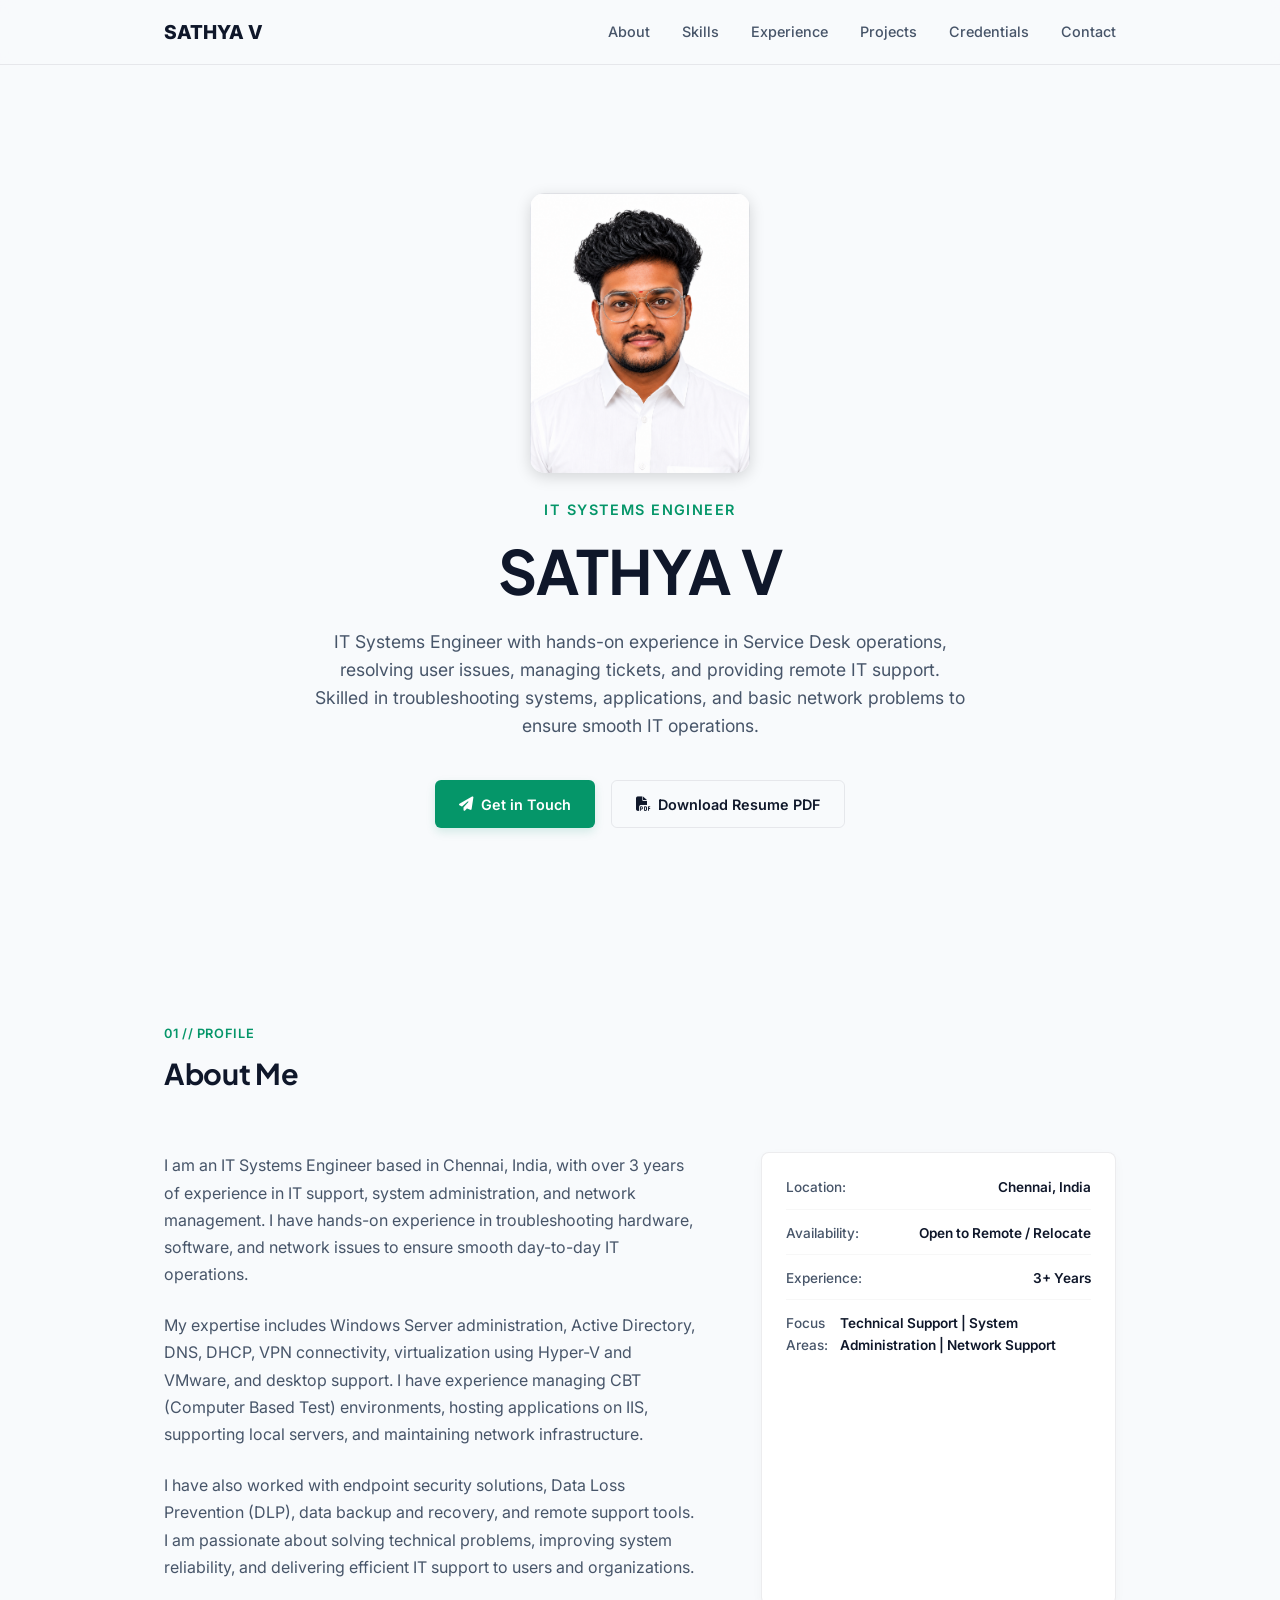
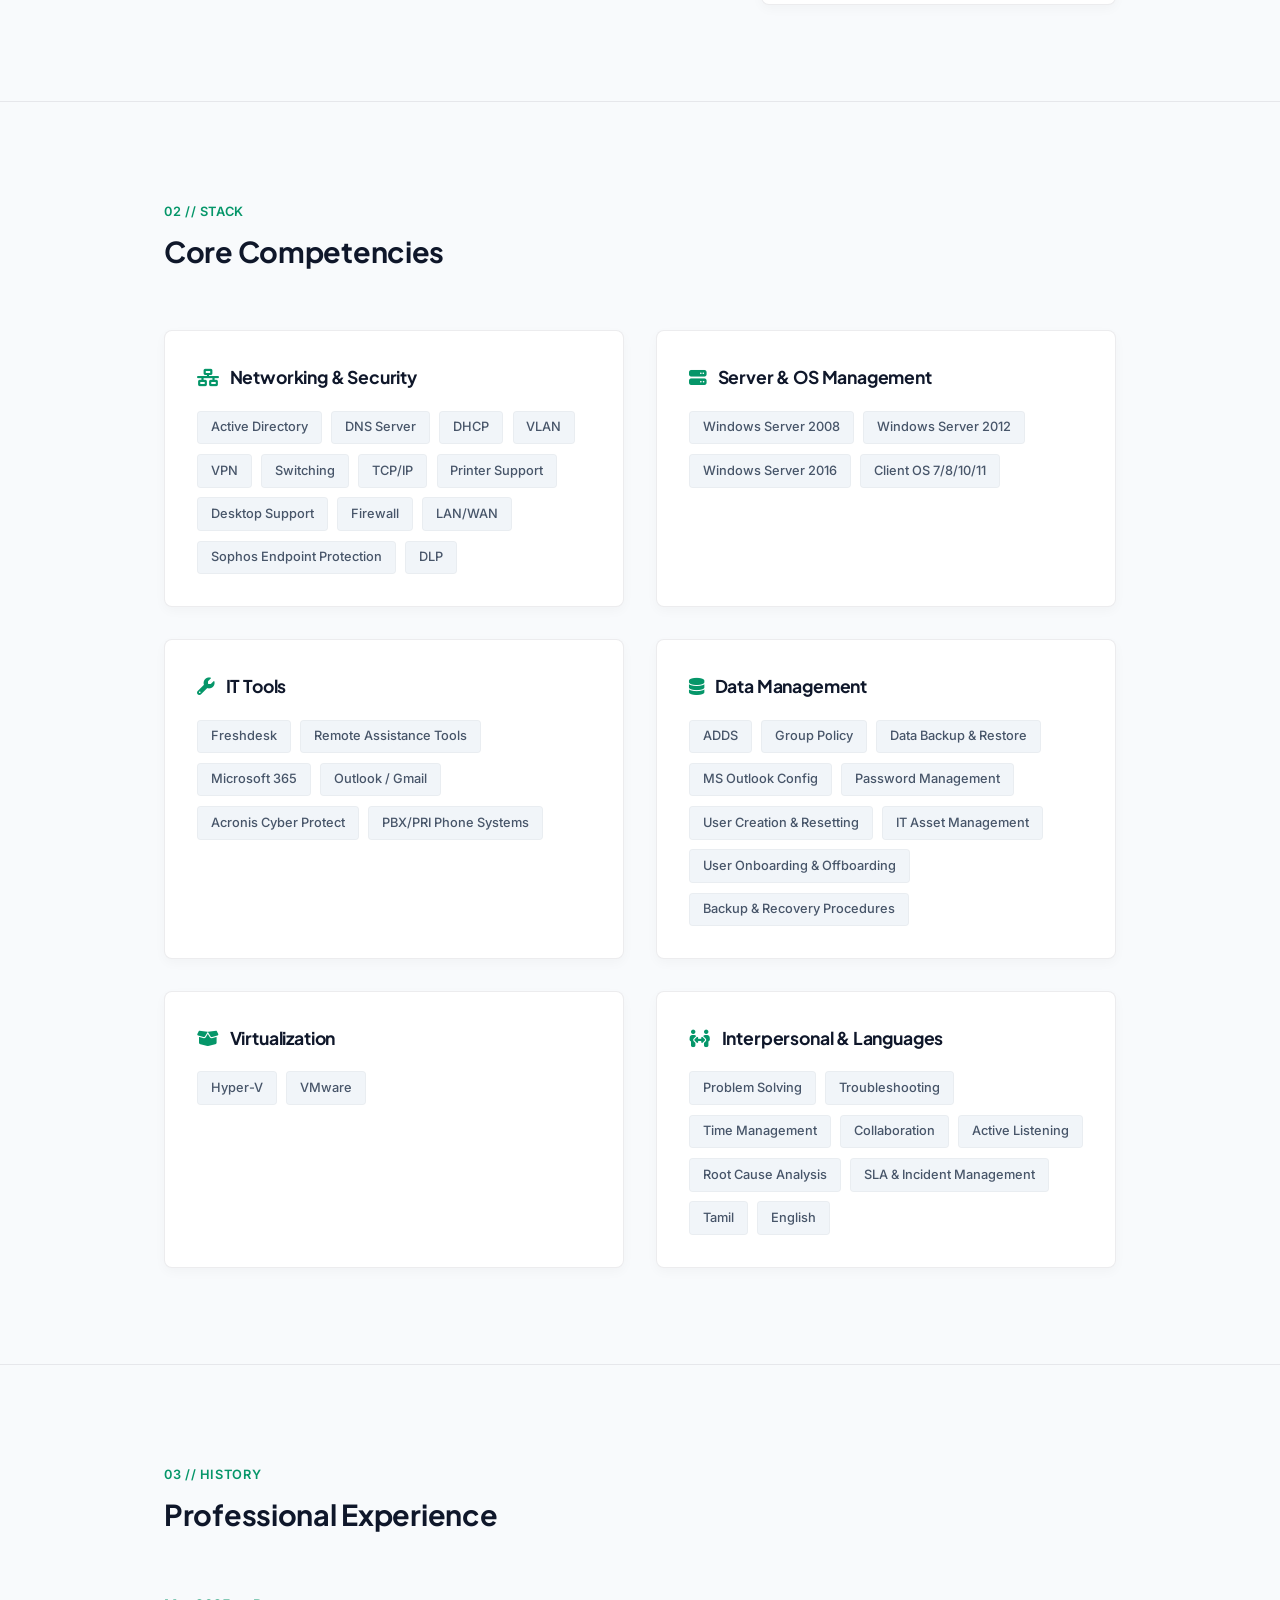
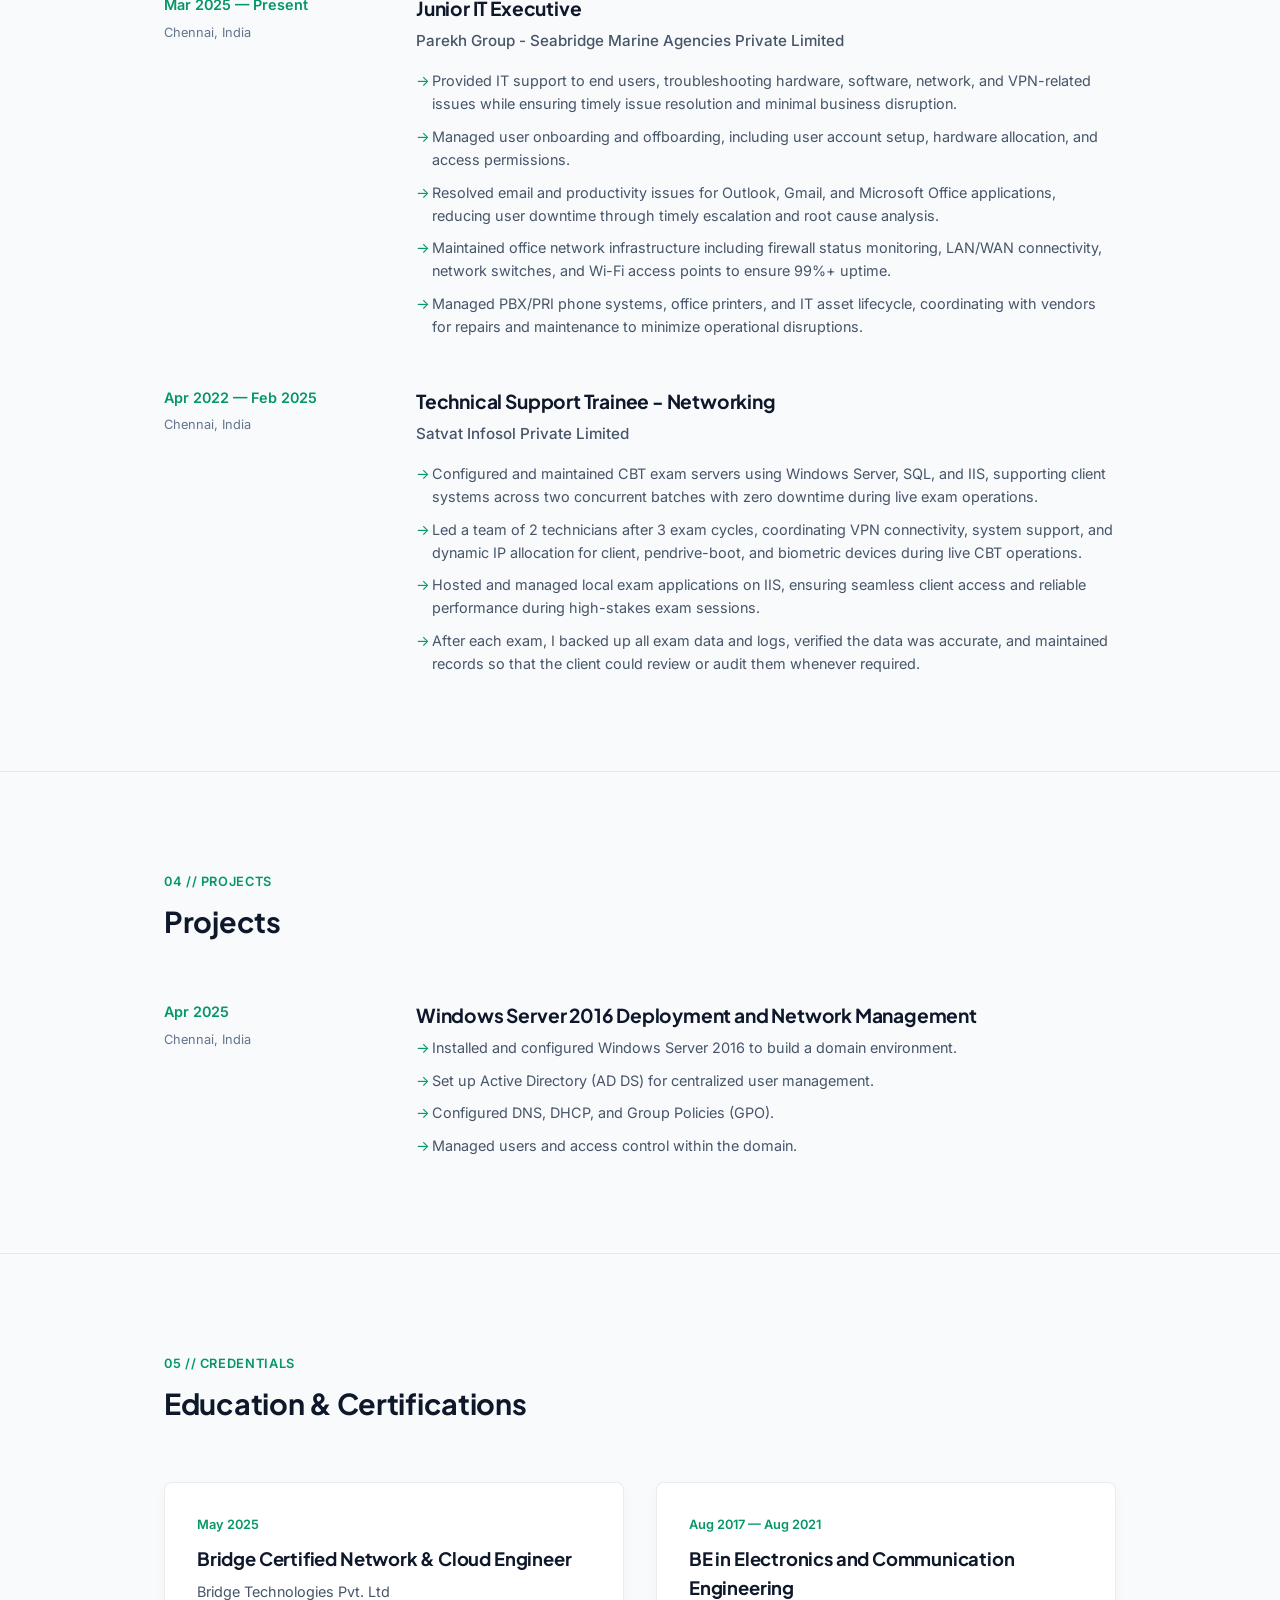
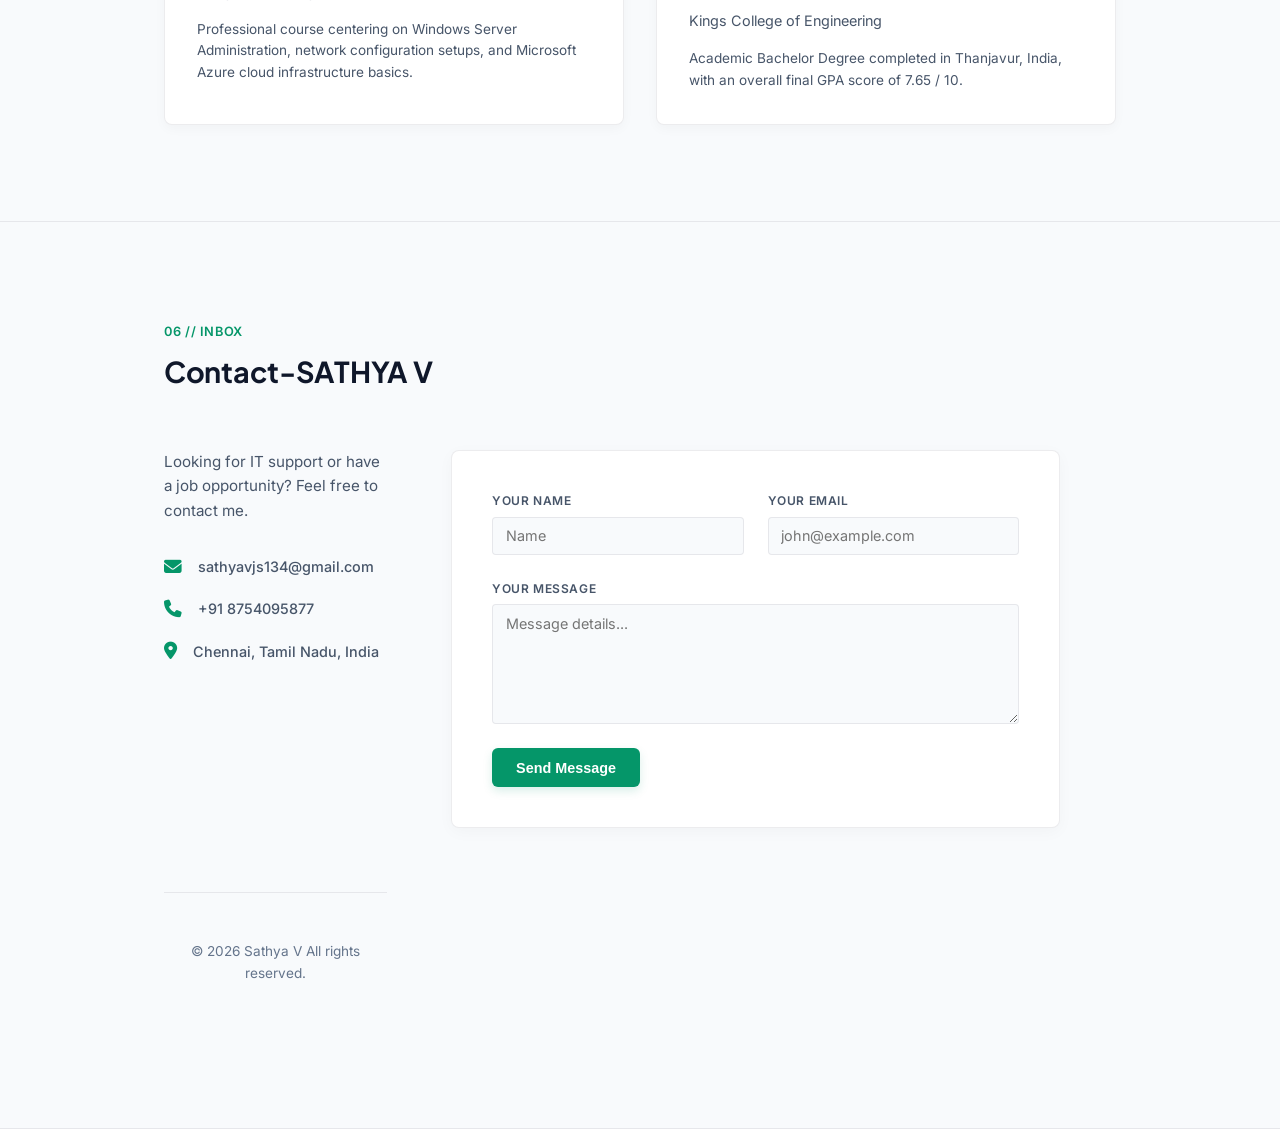
==== index.html @ e10712fd "Update index.html" ====
<!DOCTYPE html>
<html lang="en">
<head>
  <meta charset="UTF-8">
  <meta name="viewport" content="width=device-width, initial-scale=1.0">
  <title>SATHYA V | Professional IT Systems Engineer Portfolio</title>
  <meta name="description" content="Professional developer resume portfolio of Sathya V, IT Systems Engineer. Specializing in Systems Administration, Networking, Active Directory, and Remote Technical Support.">
  <link rel="stylesheet" href="style.css">
  <!-- FontAwesome -->
  <link rel="stylesheet" href="https://cdnjs.cloudflare.com/ajax/libs/font-awesome/6.4.0/css/all.min.css">
<script type="text/javascript">
    (function(c,l,a,r,i,t,y){
        c[a]=c[a]||function(){(c[a].q=c[a].q||[]).push(arguments)};
        t=l.createElement(r);t.async=1;t.src="https://www.clarity.ms/tag/"+i;
        y=l.getElementsByTagName(r)[0];y.parentNode.insertBefore(t,y);
    })(window, document, "clarity", "script", "x7fqzrpcr9");
</script>
</head>
<body>

  <!-- Navigation -->
  <nav class="nav-header">
    <div class="container nav-container">
      <a href="#" class="nav-logo">SATHYA V</a>
      <ul class="nav-menu" id="nav-menu">
        <li><a href="#about" class="nav-link active">About</a></li>
        <li><a href="#skills" class="nav-link">Skills</a></li>
        <li><a href="#experience" class="nav-link">Experience</a></li>
        <li><a href="#projects" class="nav-link">Projects</a></li>
        <li><a href="#credentials" class="nav-link">Credentials</a></li>
        <li><a href="#contact" class="nav-link">Contact</a></li>
      </ul>
    </div>
  </nav>

  <!-- Hero Section -->
  <header class="hero-section">
    <div class="container">
      <img src="profile.png" alt="Sathya" class="profile-photo">
      <div class="hero-subtitle">IT Systems Engineer</div>
      <h1 class="hero-title">SATHYA V</h1>
      <p class="hero-desc">
        IT Systems Engineer with hands-on experience in Service Desk operations, resolving user issues, managing tickets, and providing remote IT support. Skilled in troubleshooting systems, applications, and basic network problems to ensure smooth IT operations.
      </p>
      <div class="btn-group">
        <a href="#contact" class="btn btn-primary">
          <i class="fa-solid fa-paper-plane"></i> Get in Touch
        </a>
        <a href="SATHYA V_System Engineer_11-06-2026.pdf" download class="btn btn-secondary">
          <i class="fa-solid fa-file-pdf"></i> Download Resume PDF
        </a>
      </div>
    </div>
  </header>

  <!-- About Section -->
  <section id="about">
    <div class="container">
      <div class="section-header">
        <span class="section-label">01 // PROFILE</span>
        <h2 class="section-title">About Me</h2>
      </div>
      <div class="about-content">
        <div class="about-text">
          <p>
            I am an IT Systems Engineer based in Chennai, India, with over 3 years of experience in IT support, system administration, and network management. I have hands-on experience in troubleshooting hardware, software, and network issues to ensure smooth day-to-day IT operations.
          </p>
          <p>
            My expertise includes Windows Server administration, Active Directory, DNS, DHCP, VPN connectivity, virtualization using Hyper-V and VMware, and desktop support. I have experience managing CBT (Computer Based Test) environments, hosting applications on IIS, supporting local servers, and maintaining network infrastructure.
          </p>  
         <p>
          I have also worked with endpoint security solutions, Data Loss Prevention (DLP), data backup and recovery, and remote support tools. I am passionate about solving technical problems, improving system reliability, and delivering efficient IT support to users and organizations.
         </p>
        </div>
        <div class="about-details">
          <div class="detail-row">
            <span class="detail-label">Location:</span>
            <span class="detail-value">Chennai, India</span>
          </div>
          <div class="detail-row">
            <span class="detail-label">Availability:</span>
            <span class="detail-value">Open to Remote / Relocate</span>
          </div>
          <div class="detail-row">
            <span class="detail-label">Experience:</span>
            <span class="detail-value">3+ Years</span>
          </div>
          <div class="detail-row">
            <span class="detail-label">Focus Areas:</span>
            <span class="detail-value">  Technical Support | System Administration | Network Support  </span>
          </div>
        </div>
      </div>
    </div>
  </section>

  <!-- Skills Section -->
  <section id="skills">
    <div class="container">
      <div class="section-header">
        <span class="section-label">02 // STACK</span>
        <h2 class="section-title">Core Competencies</h2>
      </div>
      <div class="skills-categories">
        <div class="skill-card">
          <h3 class="skill-card-title"><i class="fa-solid fa-network-wired" style="color: var(--accent-color); margin-right: 0.5rem;"></i> Networking & Security</h3>
          <div class="skill-badge-group">
            <span class="skill-badge">Active Directory</span>
            <span class="skill-badge">DNS Server</span>
            <span class="skill-badge">DHCP</span>
            <span class="skill-badge">VLAN</span>
            <span class="skill-badge">VPN</span>
            <span class="skill-badge">Switching</span>
            <span class="skill-badge">TCP/IP</span>
            <span class="skill-badge">Printer Support</span>
            <span class="skill-badge">Desktop Support</span>
            <span class="skill-badge">Firewall</span>
            <span class="skill-badge">LAN/WAN</span>
            <span class="skill-badge">Sophos Endpoint Protection</span>
            <span class="skill-badge">DLP</span>
          </div>
        </div>
        
        <div class="skill-card">
          <h3 class="skill-card-title"><i class="fa-solid fa-server" style="color: var(--accent-color); margin-right: 0.5rem;"></i> Server & OS Management</h3>
          <div class="skill-badge-group">
            <span class="skill-badge">Windows Server 2008</span>
            <span class="skill-badge">Windows Server 2012</span>
            <span class="skill-badge">Windows Server 2016</span>
            <span class="skill-badge">Client OS 7/8/10/11</span>
          </div>
        </div>

        <div class="skill-card">
          <h3 class="skill-card-title"><i class="fa-solid fa-wrench" style="color: var(--accent-color); margin-right: 0.5rem;"></i> IT Tools</h3>
          <div class="skill-badge-group">
            <span class="skill-badge">Freshdesk</span>
            <span class="skill-badge">Remote Assistance Tools</span>
            <span class="skill-badge">Microsoft 365</span>
            <span class="skill-badge">Outlook / Gmail</span>
            <span class="skill-badge">Acronis Cyber Protect</span>
            <span class="skill-badge">PBX/PRI Phone Systems</span>
          </div>
        </div>

        <div class="skill-card">
          <h3 class="skill-card-title"><i class="fa-solid fa-database" style="color: var(--accent-color); margin-right: 0.5rem;"></i> Data Management</h3>
          <div class="skill-badge-group">
            <span class="skill-badge">ADDS</span>
            <span class="skill-badge">Group Policy</span>
            <span class="skill-badge">Data Backup & Restore</span>
            <span class="skill-badge">MS Outlook Config</span>
            <span class="skill-badge">Password Management</span>
            <span class="skill-badge">User Creation & Resetting</span>
            <span class="skill-badge">IT Asset Management</span>
            <span class="skill-badge">User Onboarding & Offboarding</span>
            <span class="skill-badge">Backup & Recovery Procedures</span>
          </div>
        </div>

        <div class="skill-card">
          <h3 class="skill-card-title"><i class="fa-solid fa-box-open" style="color: var(--accent-color); margin-right: 0.5rem;"></i> Virtualization</h3>
          <div class="skill-badge-group">
            <span class="skill-badge">Hyper-V</span>
            <span class="skill-badge">VMware</span>
          </div>
        </div>

        <div class="skill-card">
          <h3 class="skill-card-title"><i class="fa-solid fa-people-arrows" style="color: var(--accent-color); margin-right: 0.5rem;"></i> Interpersonal & Languages</h3>
          <div class="skill-badge-group">
            <span class="skill-badge">Problem Solving</span>
            <span class="skill-badge">Troubleshooting</span>
            <span class="skill-badge">Time Management</span>
            <span class="skill-badge">Collaboration</span>
            <span class="skill-badge">Active Listening</span>
            <span class="skill-badge">Root Cause Analysis</span>
            <span class="skill-badge">SLA & Incident Management</span>
            <span class="skill-badge">Tamil</span>
            <span class="skill-badge">English</span>
          </div>
        </div>
      </div>
    </div>
  </section>

  <!-- Experience Section -->
  <section id="experience">
    <div class="container">
      <div class="section-header">
        <span class="section-label">03 // HISTORY</span>
        <h2 class="section-title">Professional Experience</h2>
      </div>
      <div class="timeline-list">
        
        <div class="timeline-item">
          <div class="timeline-meta">
            <span class="timeline-date">Mar 2025 — Present</span>
            <span class="timeline-location">Chennai, India</span>
          </div>
          <div class="timeline-body">
            <h3>Junior IT Executive</h3>
            <div class="timeline-company">Parekh Group - Seabridge Marine Agencies Private Limited</div>
            <ul class="timeline-bullets">
              <li>Provided IT support to end users, troubleshooting hardware, software, network, and VPN-related issues while ensuring timely issue resolution and minimal business disruption.</li>
              <li>Managed user onboarding and offboarding, including user account setup, hardware allocation, and access permissions.</li>
              <li>Resolved email and productivity issues for Outlook, Gmail, and Microsoft Office applications, reducing user downtime through timely escalation and root cause analysis.</li>
              <li>Maintained office network infrastructure including firewall status monitoring, LAN/WAN connectivity, network switches, and Wi-Fi access points to ensure 99%+ uptime.</li>
              <li>Managed PBX/PRI phone systems, office printers, and IT asset lifecycle, coordinating with vendors for repairs and maintenance to minimize operational disruptions.</li>
            </ul>
          </div>
        </div>

        <div class="timeline-item">
          <div class="timeline-meta">
            <span class="timeline-date">Apr 2022 — Feb 2025</span>
            <span class="timeline-location">Chennai, India</span>
          </div>
          <div class="timeline-body">
            <h3>Technical Support Trainee - Networking</h3>
            <div class="timeline-company">Satvat Infosol Private Limited</div>
            <ul class="timeline-bullets">
              <li>Configured and maintained CBT exam servers using Windows Server, SQL, and IIS, supporting client systems across two concurrent batches with zero downtime during live exam operations.</li>
              <li>Led a team of 2 technicians after 3 exam cycles, coordinating VPN connectivity, system support, and dynamic IP allocation for client, pendrive-boot, and biometric devices during live CBT operations.</li>
              <li>Hosted and managed local exam applications on IIS, ensuring seamless client access and reliable performance during high-stakes exam sessions.</li>
              <li>After each exam, I backed up all exam data and logs, verified the data was accurate, and maintained records so that the client could review or audit them whenever required.</li>
            </ul>
          </div>
        </div>

      </div>
    </div>
  </section>

  <!-- Projects Section -->
  <section id="projects">
    <div class="container">
      <div class="section-header">
        <span class="section-label">04 // PROJECTS</span>
        <h2 class="section-title">Projects</h2>
      </div>
      <div class="timeline-list">
        <div class="timeline-item">
          <div class="timeline-meta">
            <span class="timeline-date">Apr 2025</span>
            <span class="timeline-location">Chennai, India</span>
          </div>
          <div class="timeline-body">
            <h3>Windows Server 2016 Deployment and Network Management</h3>
            <ul class="timeline-bullets">
              <li>Installed and configured Windows Server 2016 to build a domain environment.</li>
              <li>Set up Active Directory (AD DS) for centralized user management.</li>
              <li>Configured DNS, DHCP, and Group Policies (GPO).</li>
              <li>Managed users and access control within the domain.</li>
            </ul>
          </div>
        </div>
      </div>
    </div>
  </section>

  <!-- Credentials Section -->
  <section id="credentials">
    <div class="container">
      <div class="section-header">
        <span class="section-label">05 // CREDENTIALS</span>
        <h2 class="section-title">Education & Certifications</h2>
      </div>
      <div class="creds-grid">
        
        <div class="cred-card">
          <div class="cred-date">May 2025</div>
          <h3 class="cred-title">Bridge Certified Network & Cloud Engineer</h3>
          <div class="cred-org">Bridge Technologies Pvt. Ltd</div>
          <p class="cred-desc">
            Professional course centering on Windows Server Administration, network configuration setups, and Microsoft Azure cloud infrastructure basics.
          </p>
        </div>

        <div class="cred-card">
          <div class="cred-date">Aug 2017 — Aug 2021</div>
          <h3 class="cred-title">BE in Electronics and Communication Engineering</h3>
          <div class="cred-org">Kings College of Engineering</div>
          <p class="cred-desc">
            Academic Bachelor Degree completed in Thanjavur, India, with an overall final GPA score of 7.65 / 10.
          </p>
        </div>

      </div>
    </div>
  </section>

  <!-- Contact Section -->
  <section id="contact">
    <div class="container">
      <div class="section-header">
        <span class="section-label">06 // INBOX</span>
        <h2 class="section-title">Contact-SATHYA V</h2>
      </div>
      <div class="contact-layout">
        <div class="contact-meta">
          <p>
            Looking for IT support or have a job opportunity? Feel free to contact me.        
          </p>
          <div class="contact-links">
            <a href="mailto:sathyavjs134@gmail.com" class="contact-link-item">
              <i class="fa-solid fa-envelope"></i>
              <span>sathyavjs134@gmail.com</span>
            </a>
            <a href="tel:+918754095877" class="contact-link-item">
              <i class="fa-solid fa-phone"></i>
              <span>+91 8754095877</span>
            </a>
            <div class="contact-link-item" style="cursor: default;">
              <i class="fa-solid fa-location-dot"></i>
              <span>Chennai, Tamil Nadu, India</span>
            </div>
          </div>
        </div>
        
<!-- Contact Form -->
<form class="contact-form"
      action="https://formsubmit.co/sathyavjs134@gmail.com"
      method="POST">

  <div class="form-group-row">

    <div class="form-group">
      <label for="name">Your Name</label>
      <input type="text"
             id="name"
             name="name"
             class="form-control"
             placeholder="Name"
             required>
    </div>

    <div class="form-group">
      <label for="email">Your Email</label>
      <input type="email"
             id="email"
             name="email"
             class="form-control"
             placeholder="john@example.com"
             required>
    </div>

  </div>

  <div class="form-group" style="margin-bottom:1.5rem;">
    <label for="message">Your Message</label>
    <textarea id="message"
              name="message"
              class="form-control"
              style="min-height:120px;"
              placeholder="Message details..."
              required></textarea>
  </div>

  <input type="hidden" name="_subject" value="New Portfolio Contact Message">
  <input type="hidden" name="_captcha" value="false">
  <input type="hidden" name="_template" value="table">
  <input type="hidden" name="_next" value="https://sathyavjs134-pixel.github.io/sathyav.github.io/thankyou.html">

  <button type="submit" class="btn btn-primary">
    Send Message
  </button>

</form>
  <!-- Footer -->
  <footer>
    <div class="container"> 
      &copy; 2026 Sathya V All rights reserved.
    </div>
  </footer>

  <script src="script.js"></script>
</body>
</html>
---- style.css ----
@import url('https://fonts.googleapis.com/css2?family=Inter:wght@300;400;500;600;700&family=Plus+Jakarta+Sans:wght@500;600;700;800&display=swap');

:root {
  --bg-color: #f8fafc;
  --bg-card: #ffffff;
  --accent-color: #059669;
  --accent-color-rgb: 5, 150, 105;
  --text-primary: #0f172a;
  --text-secondary: #475569;
  --text-muted: #64748b;
  --border-color: rgba(15, 23, 42, 0.08);
}
.profile-photo {
    width: 220px;
    height: 280px;
    border-radius: 15px;
    object-fit: cover;
    object-position: center top;
    display: block;
    margin: 0 auto 25px auto;
    box-shadow: 0 4px 15px rgba(0,0,0,0.15);
}
/* Global Reset */
* {
  margin: 0;
  padding: 0;
  box-sizing: border-box;
}

html {
  scroll-behavior: smooth;
  font-family: 'Inter', sans-serif;
  color: var(--text-secondary);
  background-color: var(--bg-color);
}

body {
  line-height: 1.6;
  overflow-x: hidden;
}

/* Scrollbar */
::-webkit-scrollbar {
  width: 6px;
}
::-webkit-scrollbar-track {
  background: var(--bg-color);
}
::-webkit-scrollbar-thumb {
  background: #e2e8f0;
  border-radius: 3px;
}
::-webkit-scrollbar-thumb:hover {
  background: var(--accent-color);
}

/* Typography */
h1, h2, h3, h4 {
  font-family: 'Plus Jakarta Sans', sans-serif;
  font-weight: 700;
  letter-spacing: -0.01em;
  color: var(--text-primary);
}

/* Layout Elements */
.container {
  max-width: 1000px;
  margin: 0 auto;
  padding: 0 1.5rem;
}

section {
  padding: 6rem 0;
  border-bottom: 1px solid var(--border-color);
}

/* Navbar */
.nav-header {
  position: sticky;
  top: 0;
  z-index: 100;
  background: rgba(248, 250, 252, 0.85);
  backdrop-filter: blur(8px);
  border-bottom: 1px solid var(--border-color);
}

.nav-container {
  display: flex;
  justify-content: space-between;
  align-items: center;
  height: 64px;
}

.nav-logo {
  font-weight: 800;
  font-size: 1.2rem;
  color: var(--text-primary);
  text-decoration: none;
}

.nav-logo span {
  color: var(--accent-color);
}

.nav-menu {
  display: flex;
  list-style: none;
  gap: 2rem;
}

.nav-link {
  color: var(--text-secondary);
  text-decoration: none;
  font-size: 0.9rem;
  font-weight: 500;
  transition: color 0.2s;
}

.nav-link:hover, .nav-link.active {
  color: var(--text-primary);
}

/* Hero Section */
.hero-section {
  padding: 8rem 0 6rem;
  text-align: center;
}

.hero-subtitle {
  color: var(--accent-color);
  font-size: 0.9rem;
  font-weight: 600;
  text-transform: uppercase;
  letter-spacing: 0.1em;
  margin-bottom: 1rem;
}

.hero-title {
  font-size: clamp(2.2rem, 5vw, 3.8rem);
  line-height: 1.1;
  margin-bottom: 1.5rem;
}

.hero-desc {
  font-size: 1.1rem;
  color: var(--text-secondary);
  max-width: 650px;
  margin: 0 auto 2.5rem;
  font-weight: 400;
}

/* Buttons */
.btn-group {
  display: flex;
  justify-content: center;
  gap: 1rem;
}

.btn {
  display: inline-flex;
  align-items: center;
  gap: 0.5rem;
  padding: 0.7rem 1.5rem;
  border-radius: 6px;
  font-weight: 600;
  font-size: 0.9rem;
  text-decoration: none;
  cursor: pointer;
  transition: all 0.2s;
}

.btn-primary {
  background: var(--accent-color);
  color: #fff;
  border: none;
  box-shadow: 0 4px 10px rgba(var(--accent-color-rgb), 0.15);
}

.btn-primary:hover {
  filter: brightness(1.1);
  transform: translateY(-1px);
  box-shadow: 0 6px 15px rgba(var(--accent-color-rgb), 0.25);
}

.btn-secondary {
  background: transparent;
  color: var(--text-primary);
  border: 1px solid var(--border-color);
}

.btn-secondary:hover {
  background: rgba(0,0,0,0.02);
  border-color: var(--text-primary);
  transform: translateY(-1px);
}

/* Section Header */
.section-header {
  margin-bottom: 3.5rem;
}

.section-label {
  color: var(--accent-color);
  font-size: 0.8rem;
  font-weight: 600;
  text-transform: uppercase;
  letter-spacing: 0.05em;
}

.section-title {
  font-size: 1.8rem;
  margin-top: 0.3rem;
}

/* About Section */
.about-content {
  display: grid;
  grid-template-columns: 1.2fr 0.8fr;
  gap: 4rem;
}

.about-text p {
  color: var(--text-secondary);
  font-size: 1rem;
  margin-bottom: 1.5rem;
  line-height: 1.7;
}

.about-details {
  background: var(--bg-card);
  border: 1px solid var(--border-color);
  border-radius: 8px;
  padding: 1.5rem;
  display: flex;
  flex-direction: column;
  gap: 0.8rem;
  font-size: 0.85rem;
  box-shadow: 0 4px 12px rgba(0, 0, 0, 0.03);
}

.detail-row {
  display: flex;
  justify-content: space-between;
  border-bottom: 1px solid rgba(0, 0, 0, 0.03);
  padding-bottom: 0.6rem;
}

.detail-row:last-child {
  border: none;
  padding-bottom: 0;
}

.detail-label {
  color: var(--text-secondary);
  font-weight: 500;
}

.detail-value {
  color: var(--text-primary);
  font-weight: 600;
}

/* Skills Grid */
.skills-categories {
  display: grid;
  grid-template-columns: repeat(2, 1fr);
  gap: 2rem;
}

.skill-card {
  background: var(--bg-card);
  border: 1px solid var(--border-color);
  border-radius: 8px;
  padding: 2rem;
  box-shadow: 0 4px 12px rgba(0, 0, 0, 0.03);
}

.skill-card-title {
  font-size: 1.1rem;
  margin-bottom: 1.2rem;
  color: var(--text-primary);
}

.skill-badge-group {
  display: flex;
  flex-wrap: wrap;
  gap: 0.6rem;
}

.skill-badge {
  background: #f1f5f9;
  border: 1px solid rgba(0,0,0,0.03);
  color: var(--text-secondary);
  padding: 0.35rem 0.8rem;
  border-radius: 4px;
  font-size: 0.8rem;
  font-weight: 500;
  transition: all 0.2s;
}

.skill-badge:hover {
  background: rgba(var(--accent-color-rgb), 0.08);
  border-color: var(--accent-color);
  color: var(--accent-color);
}

/* Experience Log Timeline */
.timeline-list {
  display: flex;
  flex-direction: column;
  gap: 3rem;
}

.timeline-item {
  display: grid;
  grid-template-columns: 220px 1fr;
  gap: 2rem;
}

.timeline-meta {
  display: flex;
  flex-direction: column;
}

.timeline-date {
  color: var(--accent-color);
  font-weight: 600;
  font-size: 0.9rem;
  margin-bottom: 0.4rem;
}

.timeline-location {
  color: var(--text-muted);
  font-size: 0.8rem;
}

.timeline-body h3 {
  font-size: 1.2rem;
  color: var(--text-primary);
  margin-bottom: 0.3rem;
}

.timeline-company {
  color: var(--text-secondary);
  font-weight: 500;
  font-size: 0.95rem;
  margin-bottom: 1rem;
}

.timeline-bullets {
  list-style: none;
  display: flex;
  flex-direction: column;
  gap: 0.6rem;
}

.timeline-bullets li {
  color: var(--text-secondary);
  font-size: 0.9rem;
  position: relative;
  padding-left: 1rem;
}

.timeline-bullets li::before {
  content: '→';
  position: absolute;
  left: 0;
  color: var(--accent-color);
}

/* Credentials Grid */
.creds-grid {
  display: grid;
  grid-template-columns: 1fr 1fr;
  gap: 2rem;
}

.cred-card {
  background: var(--bg-card);
  border: 1px solid var(--border-color);
  border-radius: 8px;
  padding: 2rem;
  box-shadow: 0 4px 12px rgba(0, 0, 0, 0.03);
}

.cred-date {
  color: var(--accent-color);
  font-size: 0.8rem;
  font-weight: 600;
  margin-bottom: 0.5rem;
}

.cred-title {
  font-size: 1.15rem;
  margin-bottom: 0.4rem;
  color: var(--text-primary);
}

.cred-org {
  color: var(--text-secondary);
  font-size: 0.9rem;
  margin-bottom: 1rem;
}

.cred-desc {
  font-size: 0.85rem;
  color: var(--text-secondary);
}

/* Contact Details */
.contact-layout {
  display: grid;
  grid-template-columns: 0.8fr 1.2fr;
  gap: 4rem;
}

.contact-meta {
  display: flex;
  flex-direction: column;
  gap: 2rem;
}

.contact-meta p {
  color: var(--text-secondary);
  font-size: 0.95rem;
}

.contact-links {
  display: flex;
  flex-direction: column;
  gap: 1.2rem;
}

.contact-link-item {
  display: flex;
  align-items: center;
  gap: 1rem;
  color: var(--text-secondary);
  text-decoration: none;
  font-weight: 500;
  font-size: 0.9rem;
  transition: color 0.2s;
}

.contact-link-item:hover {
  color: var(--text-primary);
}

.contact-link-item i {
  color: var(--accent-color);
  font-size: 1.1rem;
}

/* Contact Form */
.contact-form {
  background: var(--bg-card);
  border: 1px solid var(--border-color);
  border-radius: 8px;
  padding: 2.5rem;
  box-shadow: 0 4px 16px rgba(0, 0, 0, 0.03);
}

.form-group-row {
  display: grid;
  grid-template-columns: 1fr 1fr;
  gap: 1.5rem;
  margin-bottom: 1.5rem;
}

.form-group {
  display: flex;
  flex-direction: column;
  gap: 0.4rem;
}

.form-group label {
  font-size: 0.75rem;
  font-weight: 600;
  color: var(--text-secondary);
  text-transform: uppercase;
  letter-spacing: 0.05em;
}

.form-control {
  background: #f8fafc;
  border: 1px solid var(--border-color);
  border-radius: 4px;
  padding: 0.6rem 0.8rem;
  color: var(--text-primary);
  font-family: inherit;
  font-size: 0.9rem;
  outline: none;
  transition: all 0.2s;
}

.form-control:focus {
  border-color: var(--accent-color);
  background: #fff;
  box-shadow: 0 0 0 3px rgba(var(--accent-color-rgb), 0.1);
}

.contact-success-msg {
  display: none;
  text-align: center;
  color: var(--accent-color);
  font-weight: 600;
  font-size: 1rem;
  padding: 2rem 0;
}

/* Footer */
footer {
  padding: 3rem 0;
  text-align: center;
  border-top: 1px solid var(--border-color);
  color: var(--text-muted);
  font-size: 0.85rem;
}

/* Mobile Responsiveness */
@media (max-width: 768px) {
  section {
    padding: 4rem 0;
  }
  
  .nav-menu {
    gap: 1rem;
  }
  
  .about-content {
    grid-template-columns: 1fr;
    gap: 2.5rem;
  }
  
  .skills-categories {
    grid-template-columns: 1fr;
  }
  
  .timeline-item {
    grid-template-columns: 1fr;
    gap: 0.5rem;
  }
  
  .creds-grid {
    grid-template-columns: 1fr;
  }
  
  .contact-layout {
    grid-template-columns: 1fr;
    gap: 3rem;
  }
  
  .form-group-row {
    grid-template-columns: 1fr;
    gap: 1.5rem;
  }
}
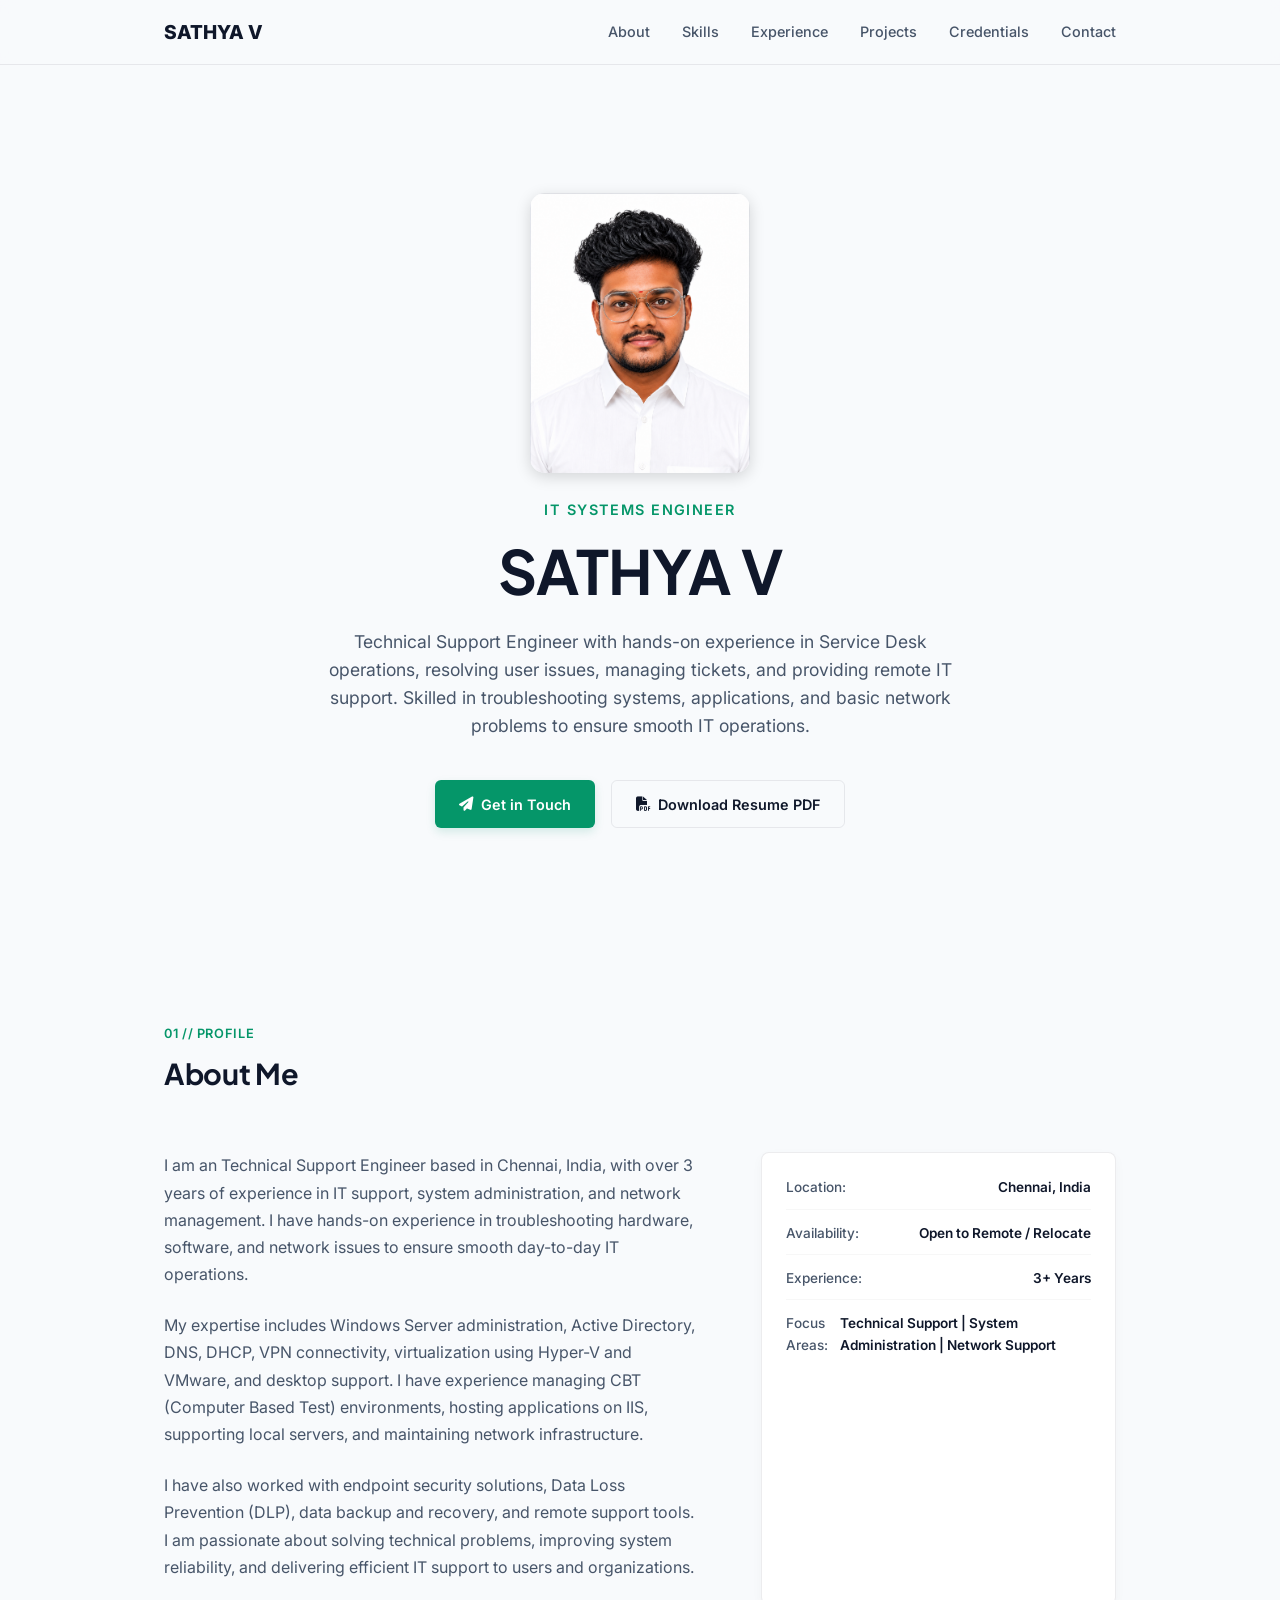
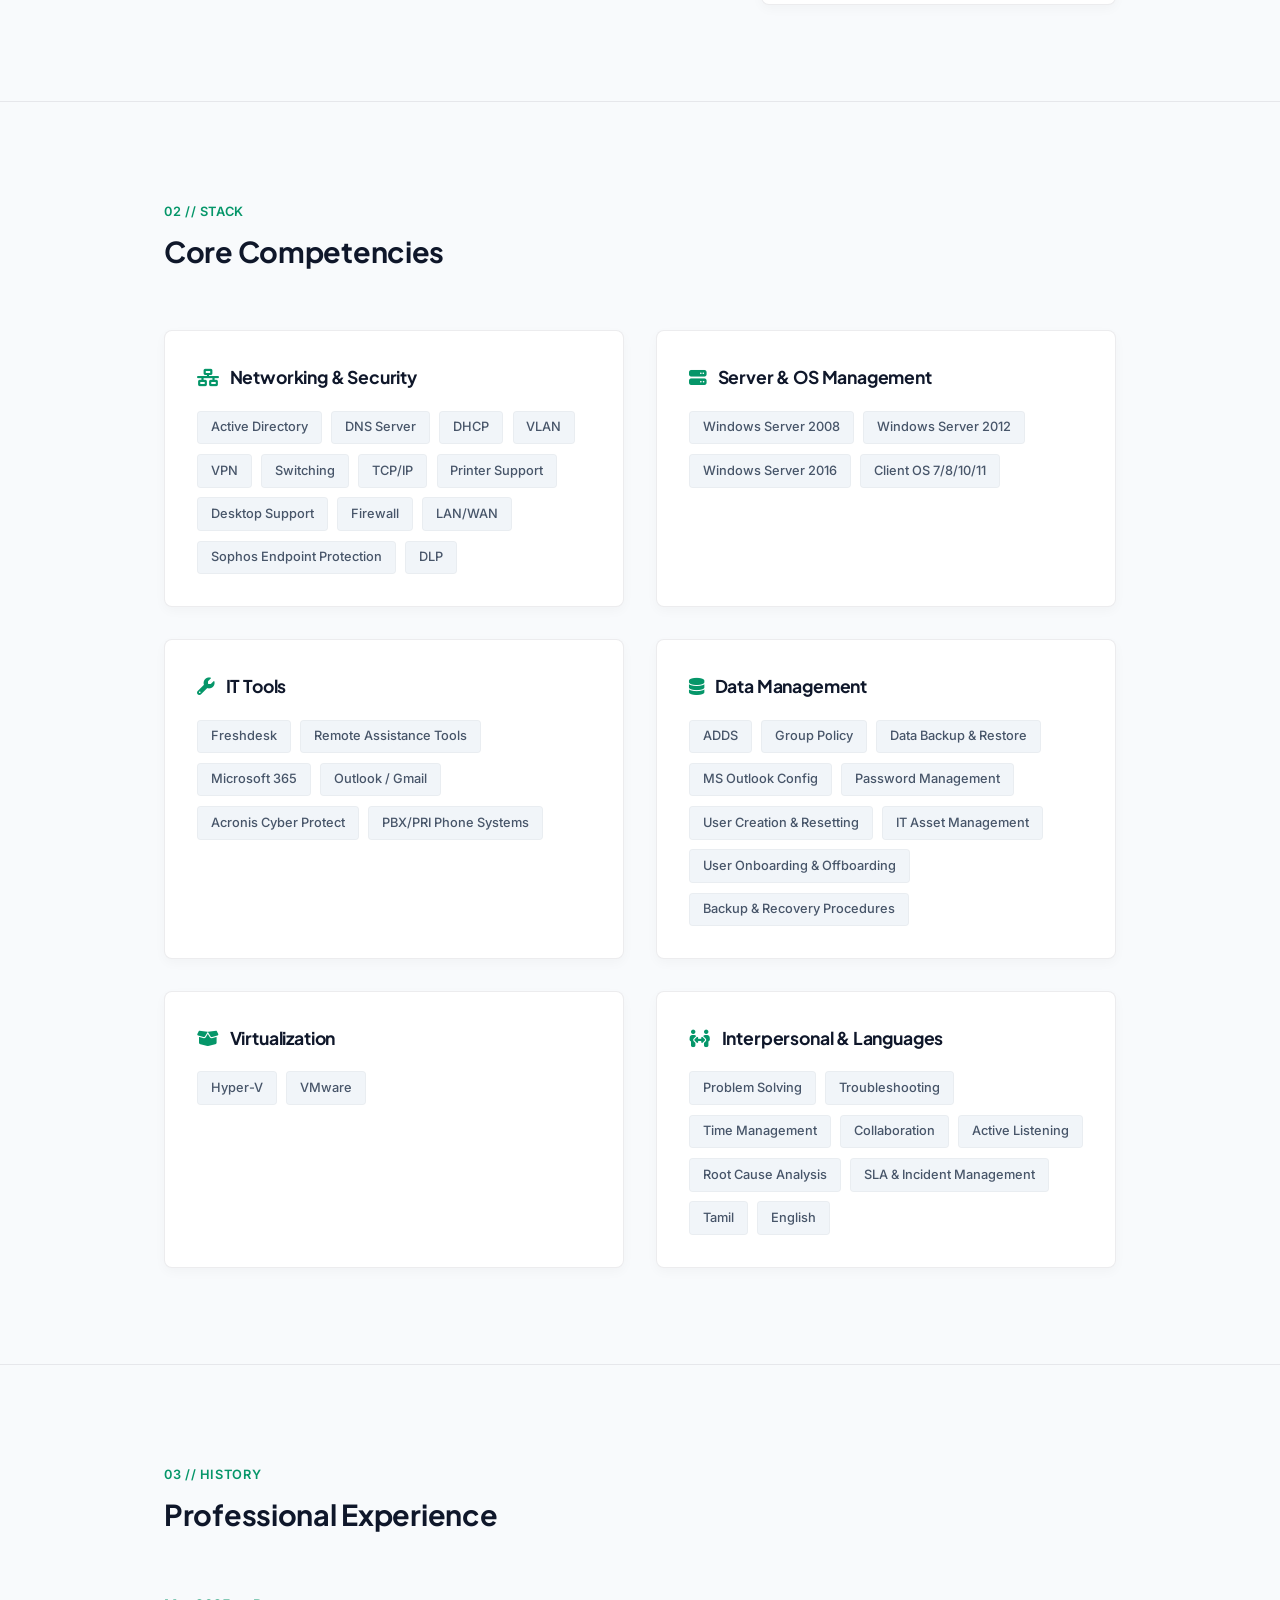
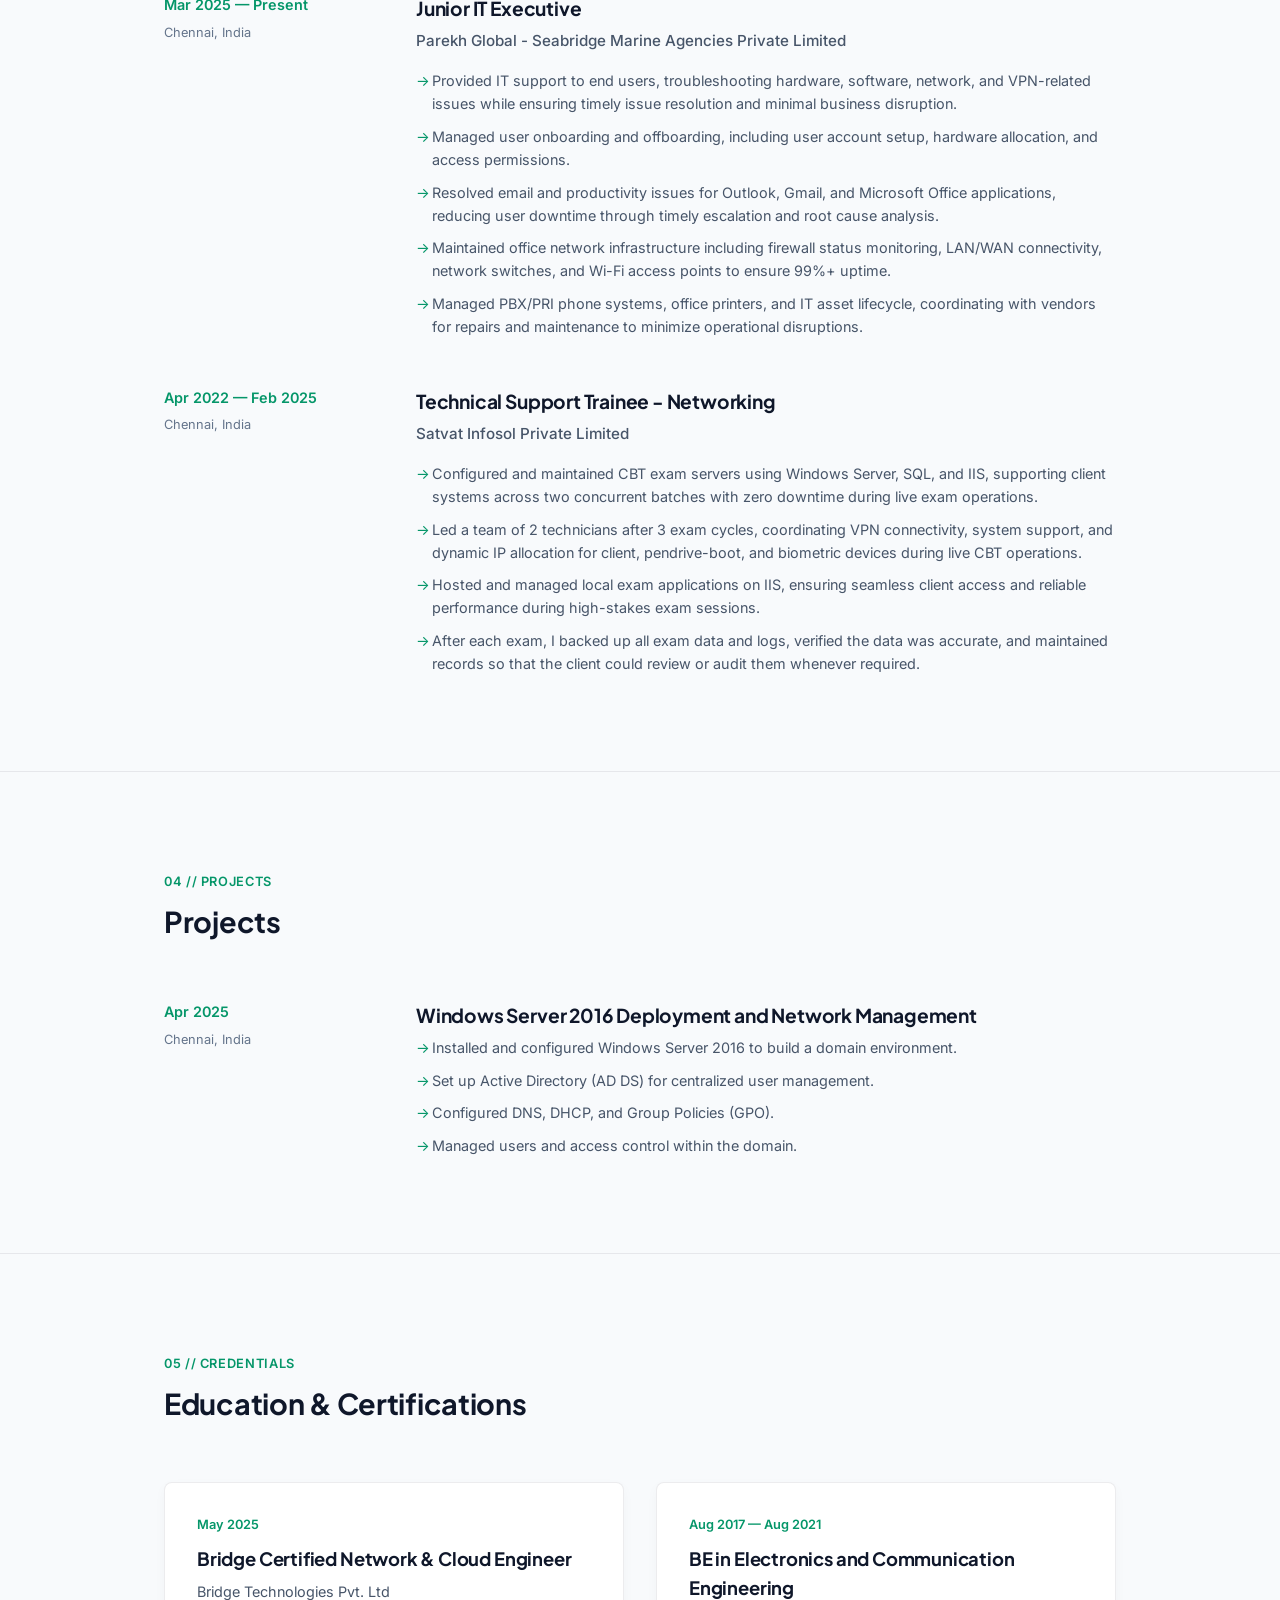
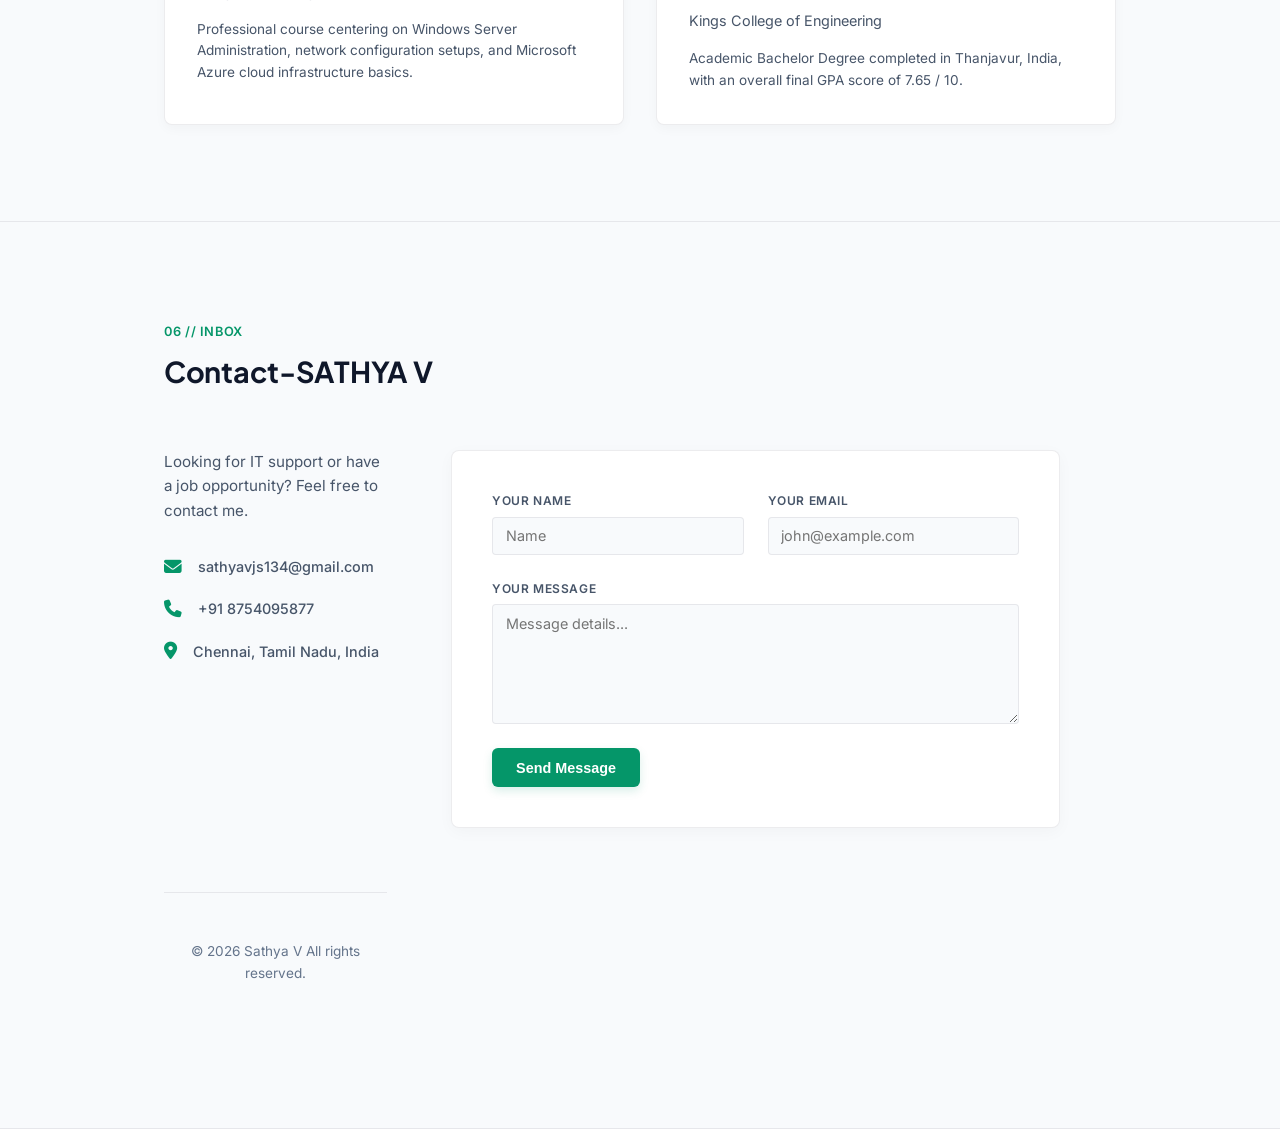
==== commit f405631e: "Update index.html" ====
--- a/index.html
+++ b/index.html
@@ -3,17 +3,34 @@
 <head>
   <meta charset="UTF-8">
   <meta name="viewport" content="width=device-width, initial-scale=1.0">
-  <title>SATHYA V | Professional IT Systems Engineer Portfolio</title>
-  <meta name="description" content="Professional developer resume portfolio of Sathya V, IT Systems Engineer. Specializing in Systems Administration, Networking, Active Directory, and Remote Technical Support.">
+  <title>SATHYA V | Professional Technical Support Engineer Portfolio</title>
+  <meta name="description" content="Professional developer resume portfolio of Sathya V, Technical Support Engineer. Specializing in Systems Administration, Networking, Active Directory, and Remote Technical Support.">
   <link rel="stylesheet" href="style.css">
   <!-- FontAwesome -->
   <link rel="stylesheet" href="https://cdnjs.cloudflare.com/ajax/libs/font-awesome/6.4.0/css/all.min.css">
+<!-- Microsoft Clarity -->
 <script type="text/javascript">
-    (function(c,l,a,r,i,t,y){
-        c[a]=c[a]||function(){(c[a].q=c[a].q||[]).push(arguments)};
-        t=l.createElement(r);t.async=1;t.src="https://www.clarity.ms/tag/"+i;
-        y=l.getElementsByTagName(r)[0];y.parentNode.insertBefore(t,y);
-    })(window, document, "clarity", "script", "x7fqzrpcr9");
+(function(c,l,a,r,i,t,y){
+    c[a]=c[a]||function(){(c[a].q=c[a].q||[]).push(arguments)};
+    t=l.createElement(r);
+    t.async=1;
+    t.src="https://www.clarity.ms/tag/"+i;
+    y=l.getElementsByTagName(r)[0];
+    y.parentNode.insertBefore(t,y);
+})(window, document, "clarity", "script", "x7fqzrpcr9");
+</script>
+
+<!-- Google Analytics -->
+<script async src="https://www.googletagmanager.com/gtag/js?id=G-KD5QKFD5EV"></script>
+<script>
+  window.dataLayer = window.dataLayer || [];
+  function gtag(){dataLayer.push(arguments);}
+
+  gtag('js', new Date());
+
+  gtag('config', 'G-KD5QKFD5EV', {
+    page_path: window.location.pathname
+  });
 </script>
 </head>
 <body>
@@ -40,13 +57,13 @@
       <div class="hero-subtitle">IT Systems Engineer</div>
       <h1 class="hero-title">SATHYA V</h1>
       <p class="hero-desc">
-        IT Systems Engineer with hands-on experience in Service Desk operations, resolving user issues, managing tickets, and providing remote IT support. Skilled in troubleshooting systems, applications, and basic network problems to ensure smooth IT operations.
+        Technical Support Engineer with hands-on experience in Service Desk operations, resolving user issues, managing tickets, and providing remote IT support. Skilled in troubleshooting systems, applications, and basic network problems to ensure smooth IT operations.
       </p>
       <div class="btn-group">
         <a href="#contact" class="btn btn-primary">
           <i class="fa-solid fa-paper-plane"></i> Get in Touch
         </a>
-        <a href="SATHYA V_System Engineer_11-06-2026.pdf" download class="btn btn-secondary">
+        <a href="SATHYA V_Technical Support Engineer_26-06-2026" download class="btn btn-secondary">
           <i class="fa-solid fa-file-pdf"></i> Download Resume PDF
         </a>
       </div>
@@ -63,7 +80,7 @@
       <div class="about-content">
         <div class="about-text">
           <p>
-            I am an IT Systems Engineer based in Chennai, India, with over 3 years of experience in IT support, system administration, and network management. I have hands-on experience in troubleshooting hardware, software, and network issues to ensure smooth day-to-day IT operations.
+            I am an Technical Support Engineer based in Chennai, India, with over 3 years of experience in IT support, system administration, and network management. I have hands-on experience in troubleshooting hardware, software, and network issues to ensure smooth day-to-day IT operations.
           </p>
           <p>
             My expertise includes Windows Server administration, Active Directory, DNS, DHCP, VPN connectivity, virtualization using Hyper-V and VMware, and desktop support. I have experience managing CBT (Computer Based Test) environments, hosting applications on IIS, supporting local servers, and maintaining network infrastructure.
@@ -200,7 +217,7 @@
           </div>
           <div class="timeline-body">
             <h3>Junior IT Executive</h3>
-            <div class="timeline-company">Parekh Group - Seabridge Marine Agencies Private Limited</div>
+            <div class="timeline-company">Parekh Global - Seabridge Marine Agencies Private Limited</div>
             <ul class="timeline-bullets">
               <li>Provided IT support to end users, troubleshooting hardware, software, network, and VPN-related issues while ensuring timely issue resolution and minimal business disruption.</li>
               <li>Managed user onboarding and offboarding, including user account setup, hardware allocation, and access permissions.</li>
@@ -370,7 +387,7 @@
   <!-- Footer -->
   <footer>
     <div class="container"> 
-      &copy; 2026 Sathya V All rights reserved.
+         &copy; 2026 Sathya V All rights reserved.
     </div>
   </footer>
 
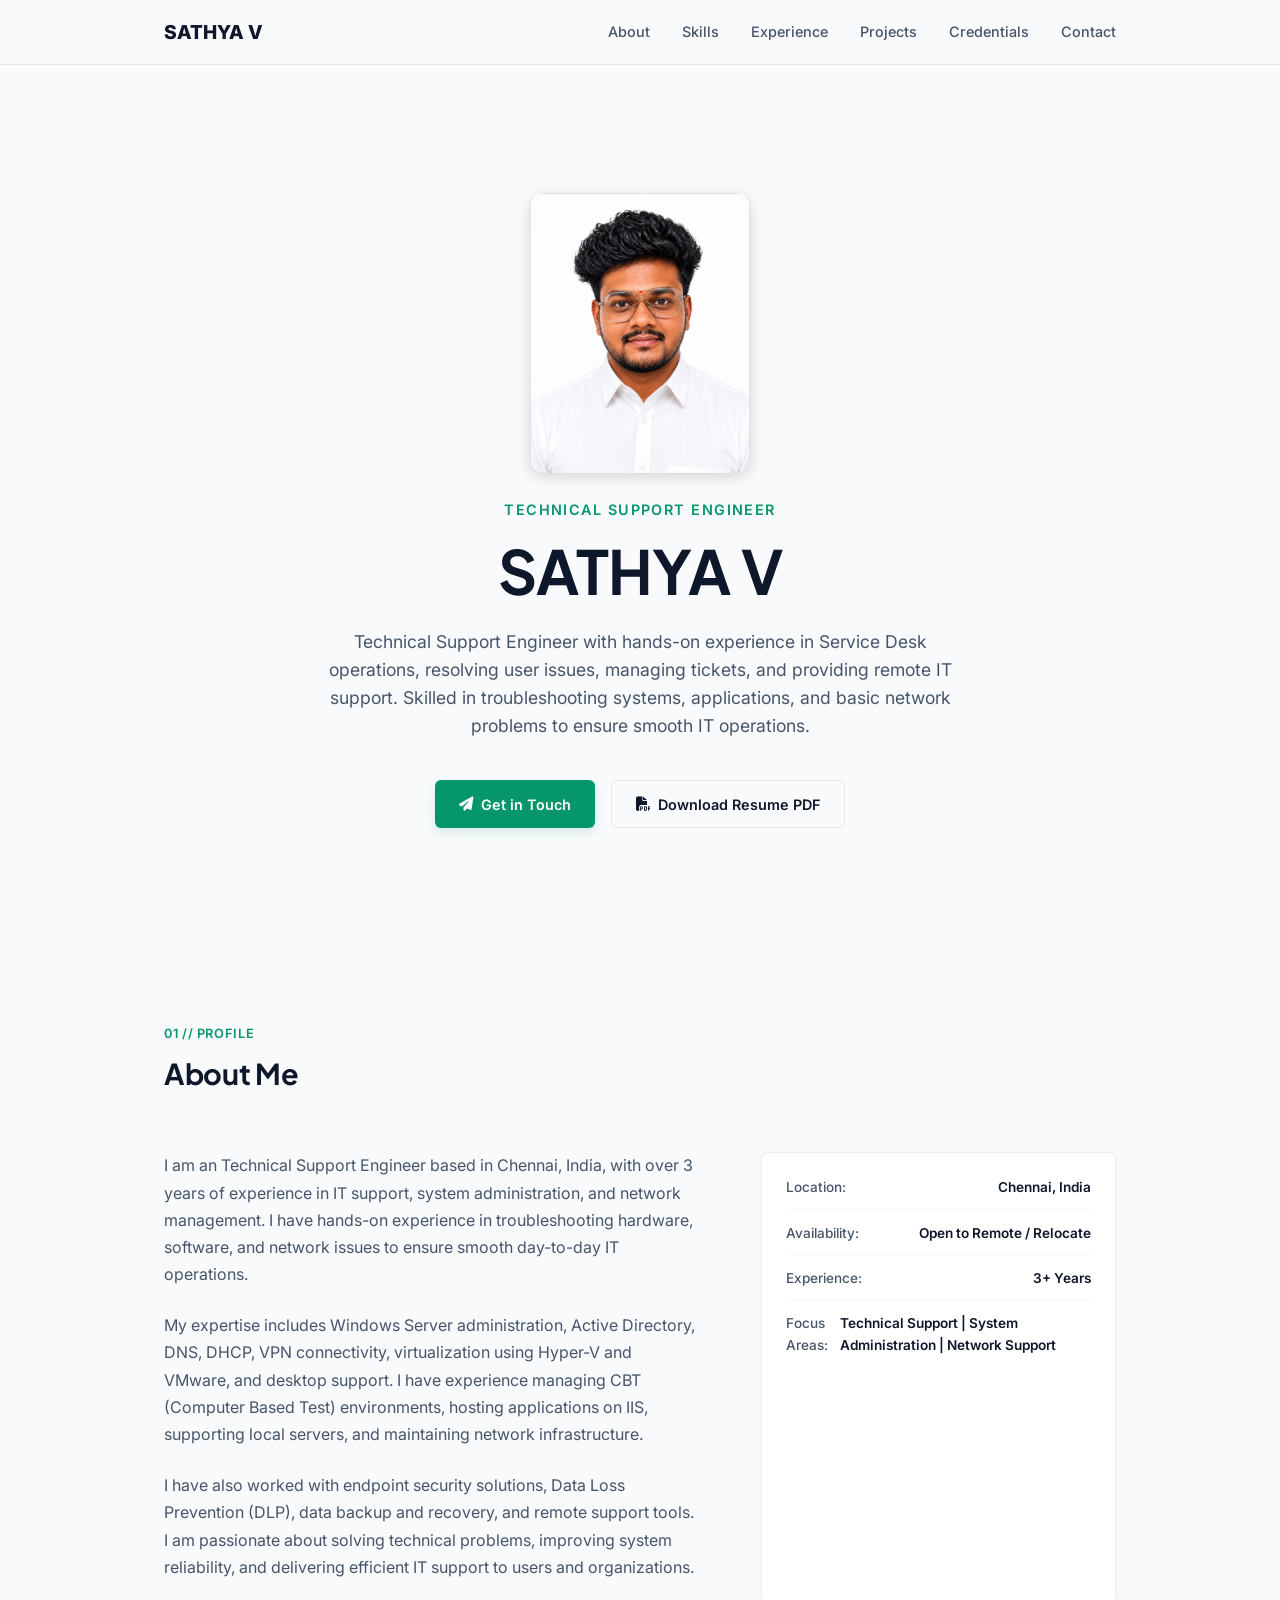
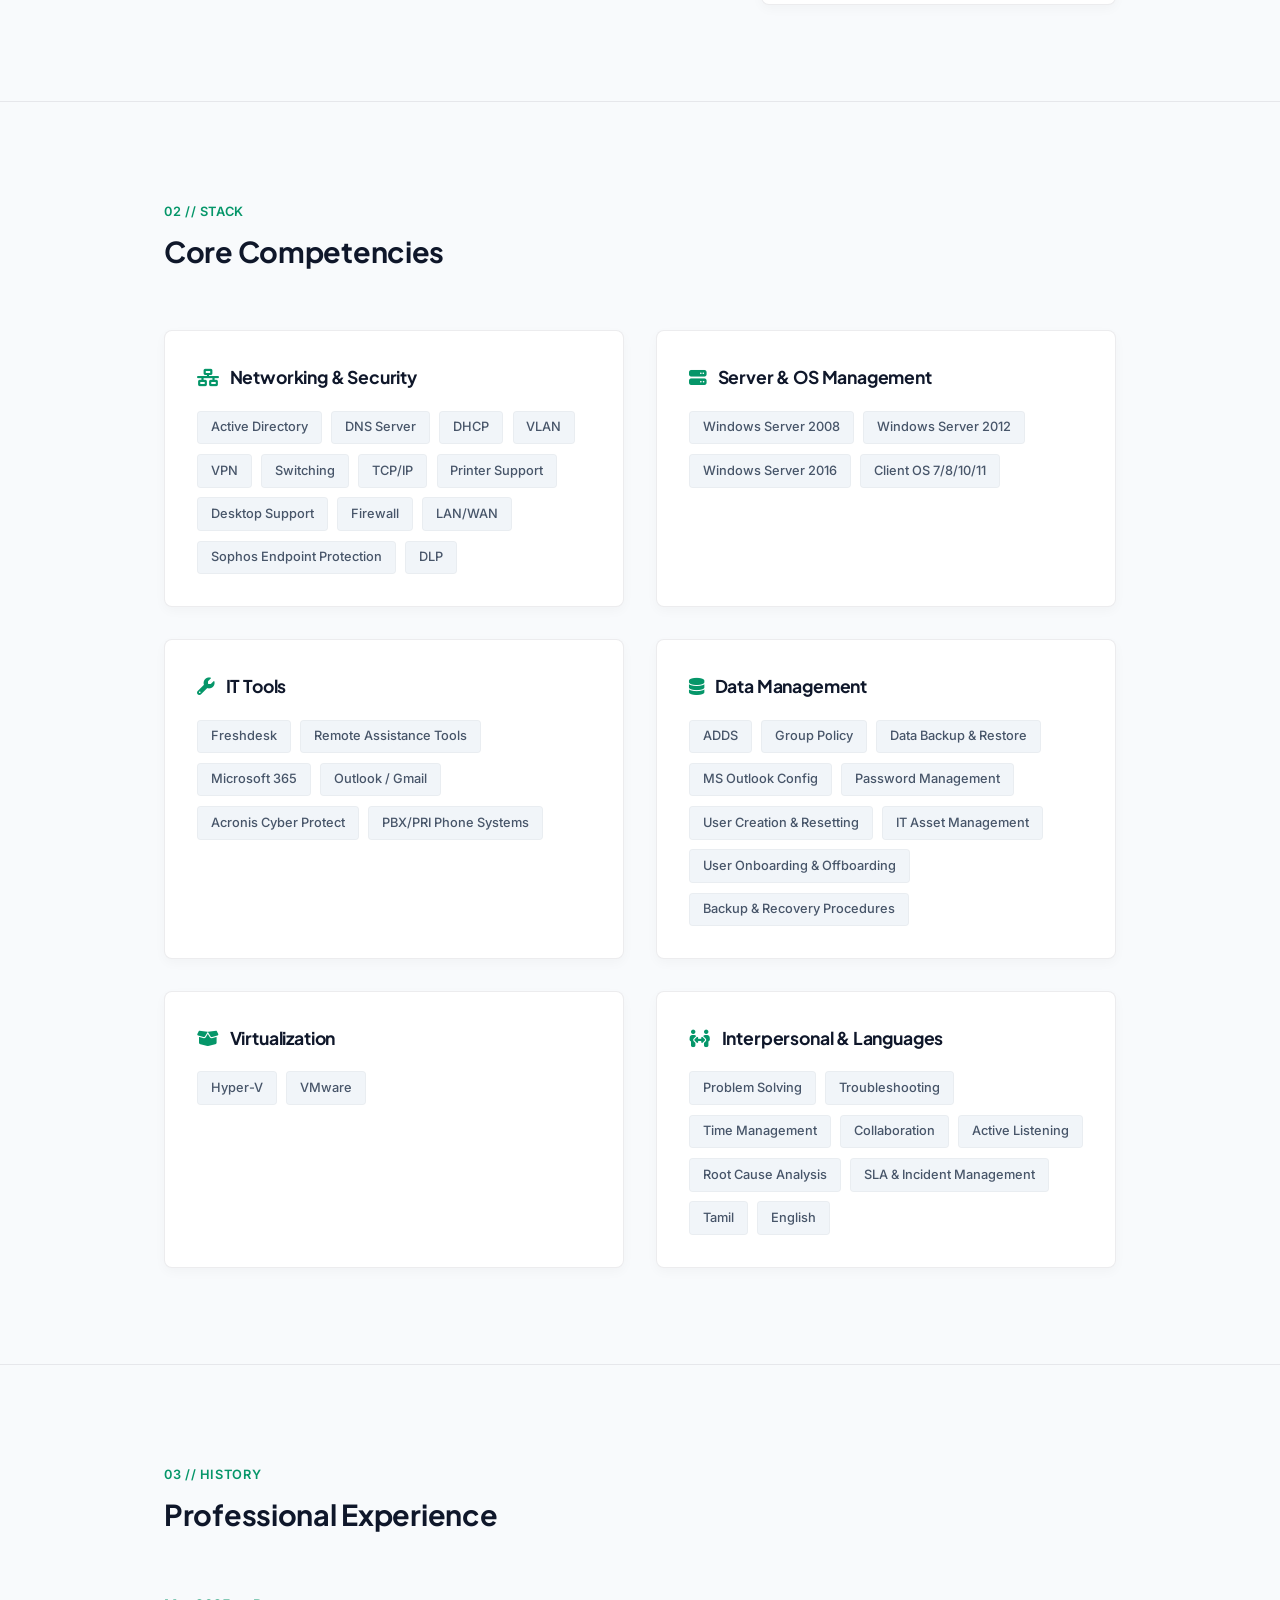
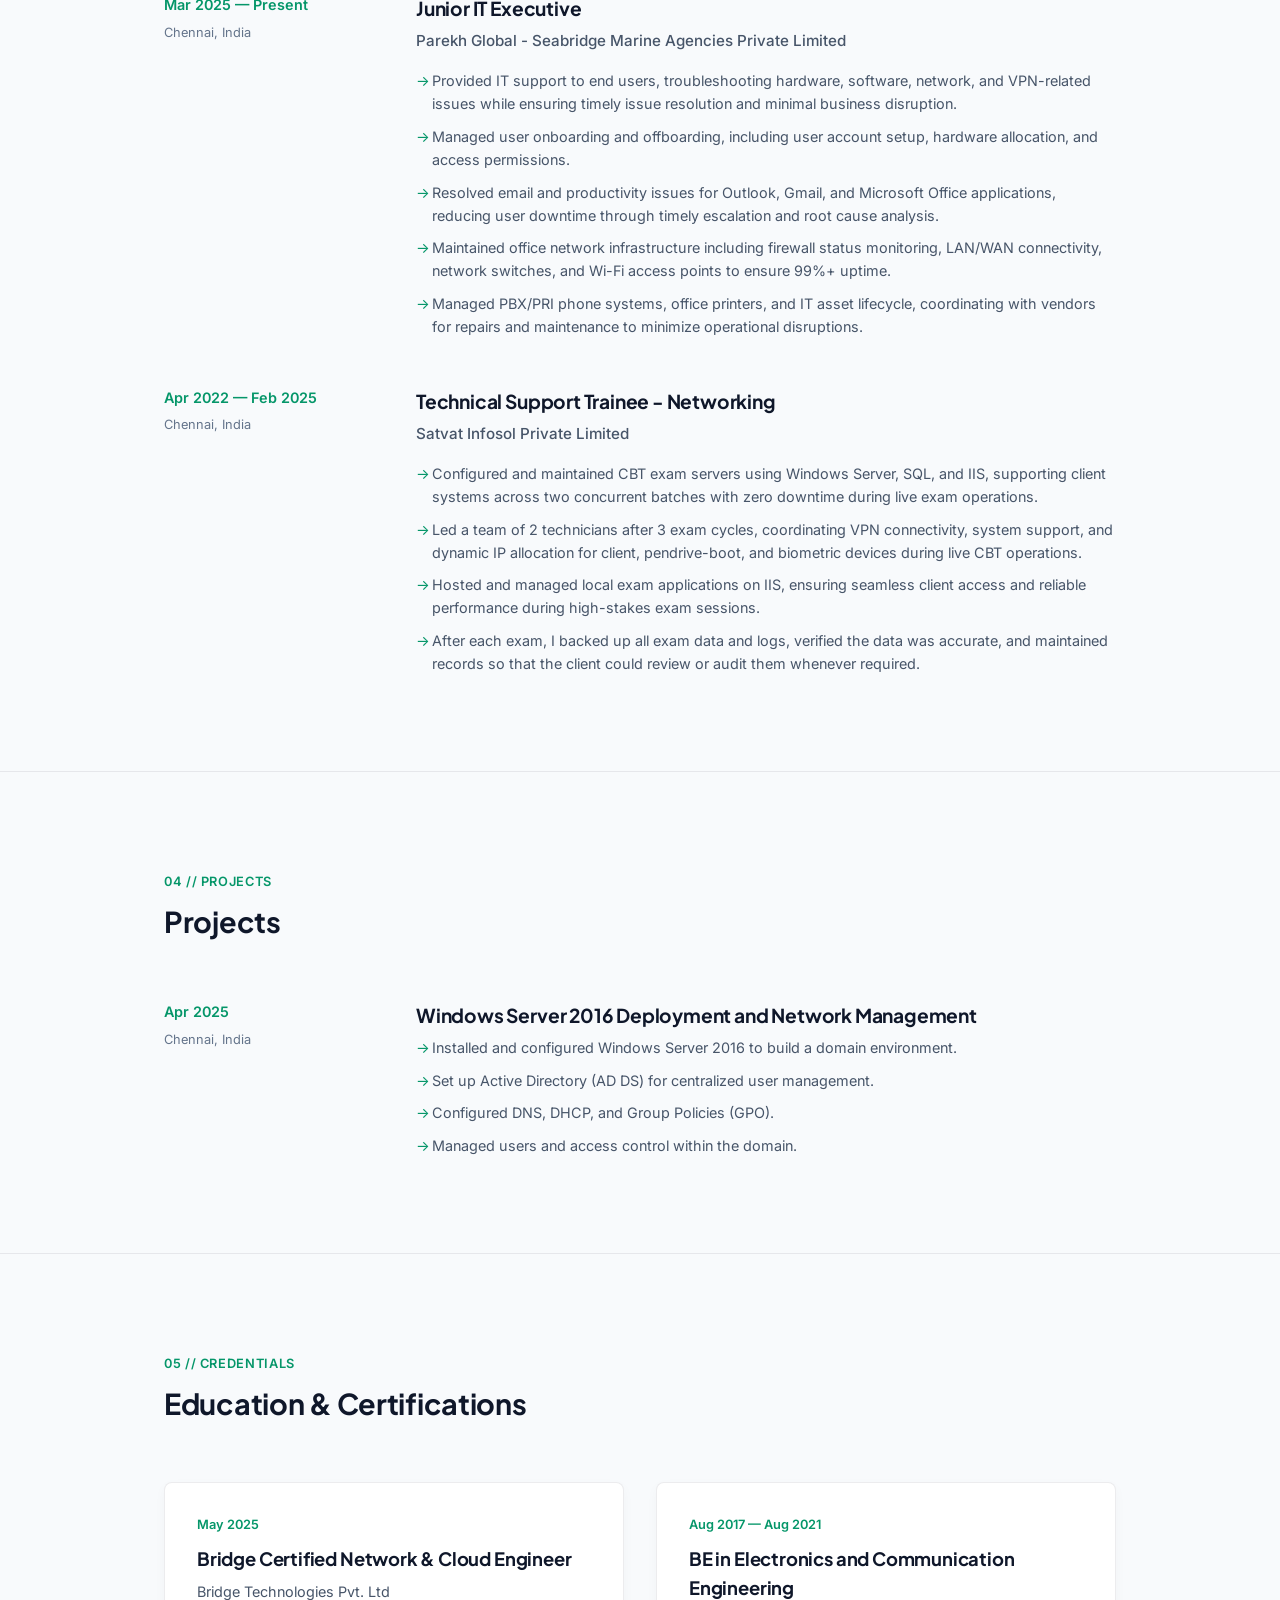
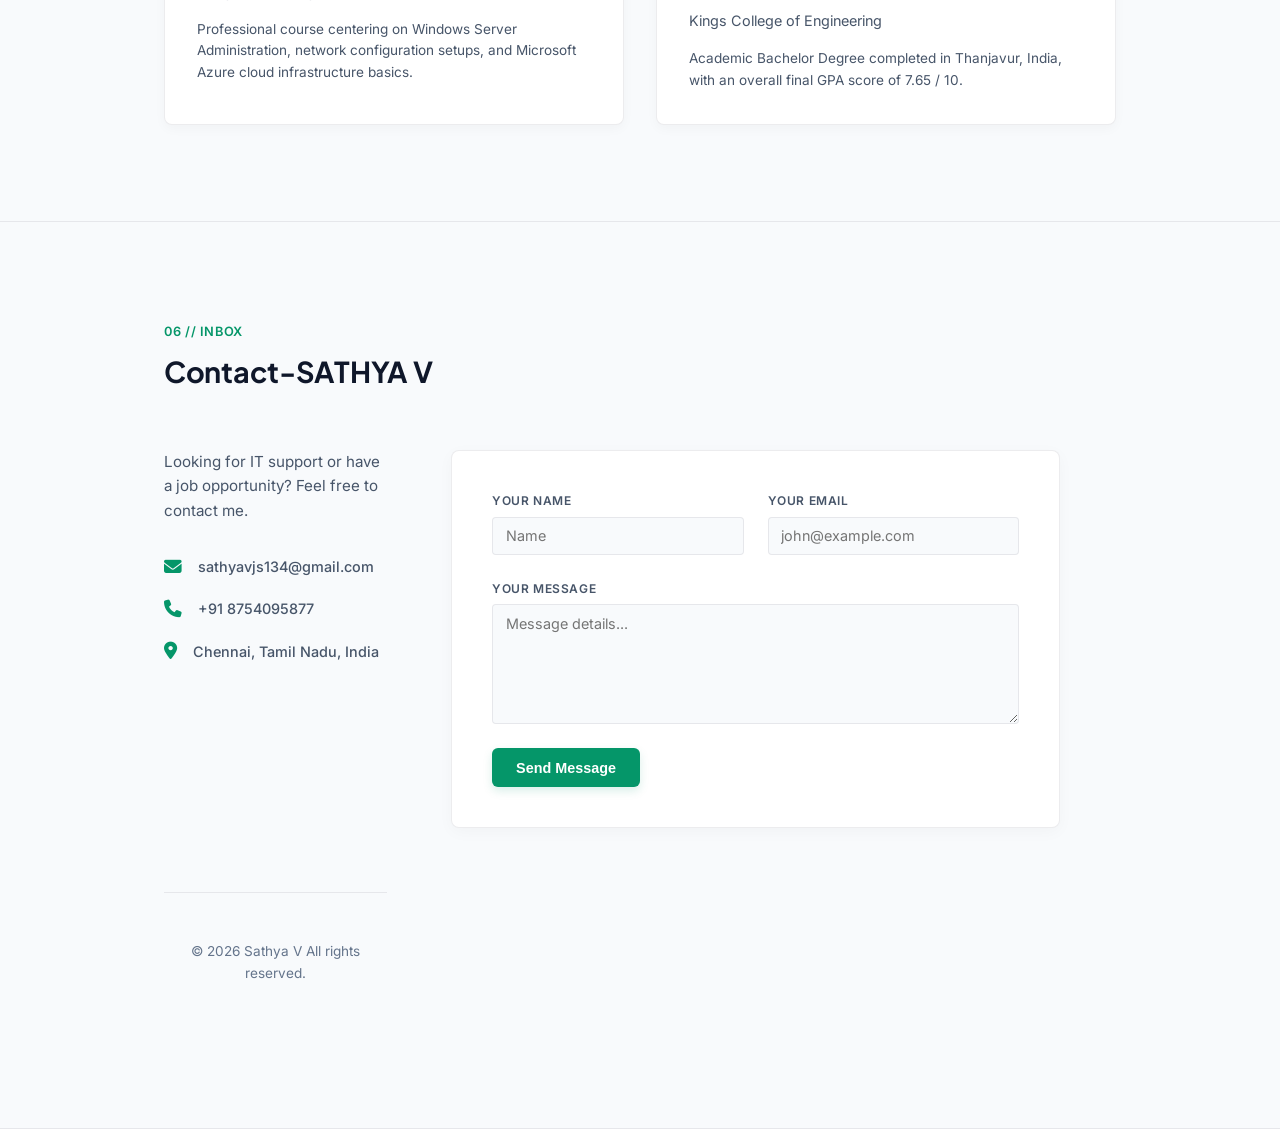
==== commit 7858e162: "Update index.html" ====
--- a/index.html
+++ b/index.html
@@ -54,7 +54,7 @@
   <header class="hero-section">
     <div class="container">
       <img src="profile.png" alt="Sathya" class="profile-photo">
-      <div class="hero-subtitle">IT Systems Engineer</div>
+      <div class="hero-subtitle">Technical Support Engineer</div>
       <h1 class="hero-title">SATHYA V</h1>
       <p class="hero-desc">
         Technical Support Engineer with hands-on experience in Service Desk operations, resolving user issues, managing tickets, and providing remote IT support. Skilled in troubleshooting systems, applications, and basic network problems to ensure smooth IT operations.
